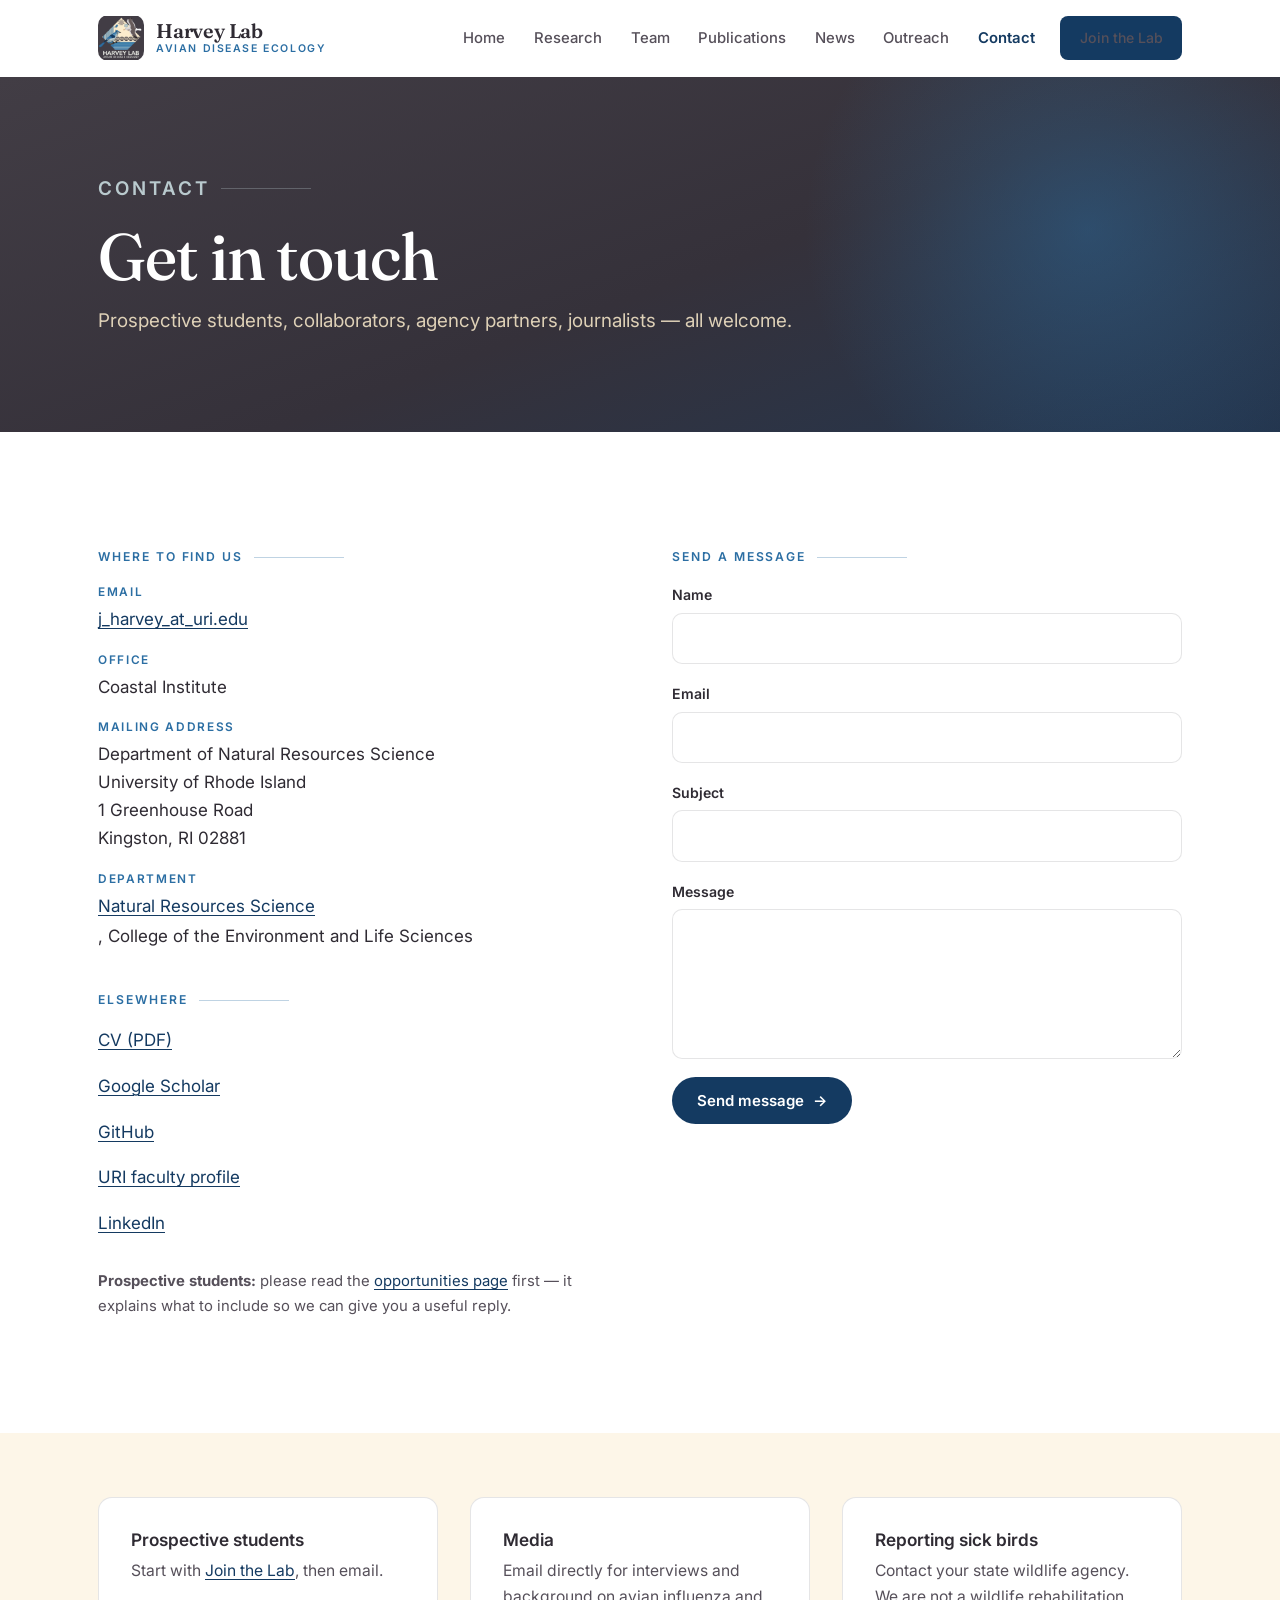
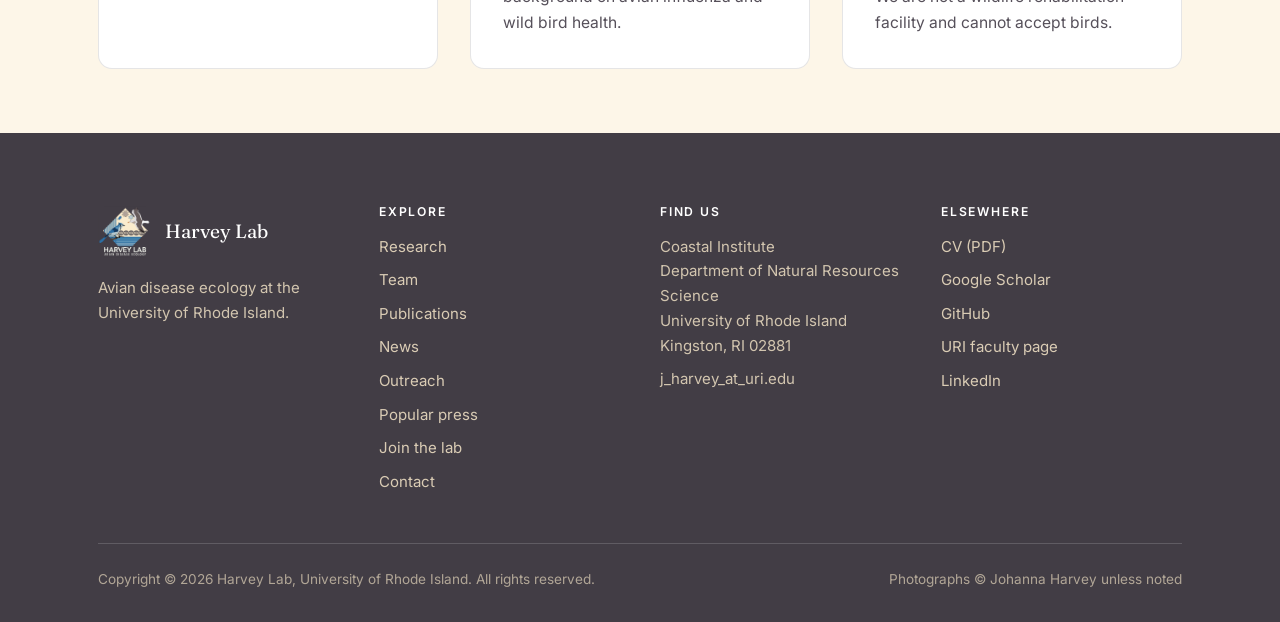
==== contact.html @ 435032f9 "Add files via upload Initial site build" ====
<!DOCTYPE html>
<html lang="en">
<head>
<meta charset="utf-8">
<meta name="viewport" content="width=device-width, initial-scale=1">
<title>Contact | Harvey Lab</title>
<meta name="description" content="Contact the Harvey Lab at the University of Rhode Island &mdash; Department of Natural Resources Science, Coastal Institute, Kingston RI.">
<meta property="og:title" content="Contact | Harvey Lab">
<meta property="og:description" content="Contact the Harvey Lab at the University of Rhode Island &mdash; Department of Natural Resources Science, Coastal Institute, Kingston RI.">
<meta property="og:type" content="website">
<meta property="og:image" content="https://www.aviandiseaselab.com/assets/img/logo-512.png">
<link rel="canonical" href="https://www.aviandiseaselab.com/contact">
<meta property="og:url" content="https://www.aviandiseaselab.com/contact">
<meta property="og:site_name" content="Harvey Lab">
<meta name="twitter:card" content="summary_large_image">
<link rel="icon" href="assets/img/logo-512.png">
<link rel="preconnect" href="https://fonts.googleapis.com">
<link rel="preconnect" href="https://fonts.gstatic.com" crossorigin>
<link href="https://fonts.googleapis.com/css2?family=Fraunces:opsz,wght@9..144,400;9..144,500;9..144,600&family=Inter:wght@400;500;600&display=swap" rel="stylesheet">
<link rel="stylesheet" href="assets/css/site.css">
</head>
<body>
<a class="skip-link" href="#main">Skip to content</a>

<!-- ===== HEADER (identical on every page — edit all pages if you change it) ===== -->
<header class="site-header">
  <div class="wrap site-header__inner">
    <a class="brand" href="index.html">
      <img src="assets/img/logo-512.png" alt="Harvey Lab logo">
      <span class="brand__text">
        <span class="brand__name">Harvey Lab</span>
        <span class="brand__sub">Avian Disease Ecology</span>
      </span>
    </a>
    <button class="nav-toggle" type="button" aria-expanded="false" aria-controls="primary-nav" aria-label="Menu"><span></span></button>
    <nav class="nav" id="primary-nav" aria-label="Primary">
      <a href="index.html">Home</a>
      <a href="research.html">Research</a>
      <a href="team.html">Team</a>
      <a href="publications.html">Publications</a>
      <a href="news.html">News</a>
      <a href="outreach.html">Outreach</a>
      <a href="contact.html" class="is-active">Contact</a>
      <a href="join.html" class="btn btn--primary">Join the Lab</a>
    </nav>
  </div>
</header>

<main id="main">
  <section class="page-head">
    <div class="wrap page-head__inner">
      <p class="eyebrow">Contact</p>
      <h1>Get in touch</h1>
      <p>Prospective students, collaborators, agency partners, journalists &mdash; all welcome.</p>
    </div>
  </section>

  <section class="section">
    <div class="wrap">
      <div class="split split--even">
        <div class="stack">
          <p class="eyebrow">Where to find us</p>
          <ul class="contact-list">
            <li><span class="label">Email</span><a class="email" data-u="j_harvey" data-d="uri.edu">j_harvey_at_uri.edu</a></li>
            <li><span class="label">Office</span>Coastal Institute</li>
            <li><span class="label">Mailing address</span>Department of Natural Resources Science<br>University of Rhode Island<br>1 Greenhouse Road<br>Kingston, RI 02881</li>
            <li><span class="label">Department</span><a href="https://web.uri.edu/nrs/" target="_blank" rel="noopener">Natural Resources Science</a>, College of the Environment and Life Sciences</li>
          </ul>

          <p class="eyebrow" style="margin-top:2.5rem">Elsewhere</p>
          <ul class="contact-list">
            <li><a href="assets/files/Harvey_CV.pdf">CV (PDF)</a></li>
          <li><a href="https://scholar.google.com/citations?user=3MKj6IIAAAAJ&amp;hl=en" target="_blank" rel="noopener">Google Scholar</a></li>
            <li><a href="https://github.com/JAHarvey" target="_blank" rel="noopener">GitHub</a></li>
            <li><a href="https://web.uri.edu/nrs/meet/johanna-harvey/" target="_blank" rel="noopener">URI faculty profile</a></li>
            <li><a href="https://www.linkedin.com/in/johanna-harvey-0255771bb/" target="_blank" rel="noopener">LinkedIn</a></li>
          </ul>

          <p class="muted" style="font-size:.93rem;margin-top:2rem"><strong>Prospective students:</strong> please read the <a href="join.html">opportunities page</a> first &mdash; it explains what to include so we can give you a useful reply.</p>
        </div>

        <div>
          <p class="eyebrow">Send a message</p>
          <!-- Netlify Forms: works automatically once deployed to Netlify. No backend needed. -->
          <form name="contact" method="POST" data-netlify="true" netlify-honeypot="bot-field">
            <input type="hidden" name="form-name" value="contact">
            <p class="visually-hidden"><label>Leave this empty: <input name="bot-field"></label></p>
            <div class="form-field">
              <label for="name">Name</label>
              <input id="name" name="name" type="text" required>
            </div>
            <div class="form-field">
              <label for="email">Email</label>
              <input id="email" name="email" type="email" required>
            </div>
            <div class="form-field">
              <label for="subject">Subject</label>
              <input id="subject" name="subject" type="text">
            </div>
            <div class="form-field">
              <label for="message">Message</label>
              <textarea id="message" name="message" required></textarea>
            </div>
            <button class="btn btn--primary" type="submit">Send message <span class="arrow">&rarr;</span></button>
          </form>
        </div>
      </div>
    </div>
  </section>

  <section class="section section--cream section--tight">
    <div class="wrap">
      <div class="grid grid--3">
        <div class="card"><h4>Prospective students</h4><p>Start with <a href="join.html">Join the Lab</a>, then email.</p></div>
        <div class="card"><h4>Media</h4><p>Email directly for interviews and background on avian influenza and wild bird health.</p></div>
        <div class="card"><h4>Reporting sick birds</h4><p>Contact your state wildlife agency. We are not a wildlife rehabilitation facility and cannot accept birds.</p></div>
      </div>
    </div>
  </section>

</main>

<!-- ===== FOOTER (identical on every page) ===== -->
<footer class="site-footer">
  <div class="wrap">
    <div class="footer-grid">
      <div>
        <div class="footer-brand">
          <img src="assets/img/logo-512.png" alt="">
          <span>Harvey Lab</span>
        </div>
        <p style="font-size:.94rem;max-width:30ch">Avian disease ecology at the University of Rhode Island.</p>
      </div>
      <div>
        <h4>Explore</h4>
        <ul>
          <li><a href="research.html">Research</a></li>
          <li><a href="team.html">Team</a></li>
          <li><a href="publications.html">Publications</a></li>
          <li><a href="news.html">News</a></li>
          <li><a href="outreach.html">Outreach</a></li>
          <li><a href="press.html">Popular press</a></li>
          <li><a href="join.html">Join the lab</a></li>
          <li><a href="contact.html">Contact</a></li>
        </ul>
      </div>
      <div>
        <h4>Find us</h4>
        <ul>
          <li>Coastal Institute<br>Department of Natural Resources Science<br>University of Rhode Island<br>Kingston, RI 02881</li>
          <li><a class="email" data-u="j_harvey" data-d="uri.edu">j_harvey_at_uri.edu</a></li>
        </ul>
      </div>
      <div>
        <h4>Elsewhere</h4>
        <ul>
          <li><a href="assets/files/Harvey_CV.pdf">CV (PDF)</a></li>
          <li><a href="https://scholar.google.com/citations?user=3MKj6IIAAAAJ&amp;hl=en" target="_blank" rel="noopener">Google Scholar</a></li>
          <li><a href="https://github.com/JAHarvey" target="_blank" rel="noopener">GitHub</a></li>
          <li><a href="https://web.uri.edu/nrs/meet/johanna-harvey/" target="_blank" rel="noopener">URI faculty page</a></li>
          <li><a href="https://www.linkedin.com/in/johanna-harvey-0255771bb/" target="_blank" rel="noopener">LinkedIn</a></li>
        </ul>
      </div>
    </div>
    <div class="footer-bottom">
      <span>Copyright &copy; <span data-year>2026</span> Harvey Lab, University of Rhode Island. All rights reserved.</span>
      <span>Photographs &copy; Johanna Harvey unless noted</span>
    </div>
  </div>
</footer>

<script src="assets/js/site.js"></script>
</body>
</html>
---- assets/css/site.css ----
/* ============================================================
   Harvey Lab — Avian Disease Ecology
   Design system. Colors sampled from the lab logo.
   ============================================================ */

:root {
  /* Core palette (from logo) */
  --ink:        #2f2b33;   /* deepest text */
  --charcoal:   #423d45;   /* logo background plum-charcoal */
  --charcoal-2: #56505a;
  --cream:      #fbeccd;   /* logo diamond */
  --cream-soft: #fdf6e8;
  --blue:       #2b6ea3;   /* logo jay blue */
  --blue-deep:  #143a61;   /* logo dark stripe */
  --blue-soft:  #578eb1;
  --blue-pale:  #b9cace;
  --paper:      #ffffff;
  --paper-warm: #faf8f4;
  --line:       rgba(47, 43, 51, 0.12);
  --line-light: rgba(255, 255, 255, 0.16);

  /* Type */
  --font-display: "Fraunces", "Iowan Old Style", Georgia, serif;
  --font-body: "Inter", -apple-system, BlinkMacSystemFont, "Segoe UI", Helvetica, Arial, sans-serif;

  /* Layout */
  --wrap: 1180px;
  --wrap-narrow: 760px;
  --gutter: clamp(1.25rem, 4vw, 3rem);
  --radius: 14px;
  --radius-lg: 22px;

  /* Motion */
  --ease: cubic-bezier(0.16, 1, 0.3, 1);
}

/* ---------- Reset ---------- */
*, *::before, *::after { box-sizing: border-box; }
html { -webkit-text-size-adjust: 100%; scroll-behavior: smooth; scroll-padding-top: 90px; }
body {
  margin: 0;
  font-family: var(--font-body);
  font-size: 17px;
  line-height: 1.65;
  color: var(--ink);
  background: var(--paper);
  -webkit-font-smoothing: antialiased;
}
/* height:auto stops width/height attributes from stretching an image */
img { max-width: 100%; height: auto; display: block; }
a { color: var(--blue-deep); text-decoration-thickness: 1px; text-underline-offset: 3px; }
a:hover { color: var(--blue); }
h1, h2, h3, h4 {
  font-family: var(--font-display);
  font-weight: 500;
  line-height: 1.12;
  letter-spacing: -0.015em;
  margin: 0 0 0.5em;
  text-wrap: balance;
}
h1 { font-size: clamp(2.4rem, 5.6vw, 4.1rem); }
h2 { font-size: clamp(1.85rem, 3.6vw, 2.8rem); }
h3 { font-size: clamp(1.25rem, 2vw, 1.55rem); }
h4 { font-size: 1.08rem; font-family: var(--font-body); font-weight: 600; letter-spacing: 0; }
p  { margin: 0 0 1.15em; }
p:last-child { margin-bottom: 0; }

/* ---------- Utilities ---------- */
.wrap { width: 100%; max-width: var(--wrap); margin-inline: auto; padding-inline: var(--gutter); }
.wrap-narrow { max-width: var(--wrap-narrow); }
.section { padding-block: clamp(4rem, 9vw, 7.5rem); }
.section--tight { padding-block: clamp(2.75rem, 5vw, 4.25rem); }
.section--cream { background: var(--cream-soft); }
.section--paper { background: var(--paper-warm); }
.section--dark { background: var(--charcoal); color: var(--cream-soft); }
.section--dark h1, .section--dark h2, .section--dark h3 { color: #fff; }
.section--dark a { color: var(--cream); }

.eyebrow {
  font-family: var(--font-body);
  font-size: 0.76rem;
  font-weight: 600;
  letter-spacing: 0.16em;
  text-transform: uppercase;
  color: var(--blue);
  margin: 0 0 1rem;
  display: flex;
  align-items: center;
  gap: 0.7rem;
}
.eyebrow::after { content: ""; flex: 1; height: 1px; background: currentColor; opacity: 0.3; max-width: 90px; }
.section--dark .eyebrow { color: var(--blue-pale); }

/* Logo mark sitting in the empty left column of a .split section */
.section-mark {
  width: 100%;
  margin-top: 1.5rem;
}
/* gives the logo column more room than a standard .split */
@media (min-width: 900px) {
  .split--mark { grid-template-columns: 1.25fr 1fr; }
}
@media (max-width: 899px) {
  .section-mark { width: min(80%, 360px); margin-top: 1.5rem; }
}

.lede { font-size: clamp(1.1rem, 1.7vw, 1.32rem); line-height: 1.6; color: var(--charcoal-2); }
.section--dark .lede { color: rgba(251, 236, 205, 0.86); }
.muted { color: var(--charcoal-2); }
.center { text-align: center; }
.stack > * + * { margin-top: 1.15rem; }

.btn {
  display: inline-flex; align-items: center; gap: 0.55rem;
  font-family: var(--font-body); font-size: 0.94rem; font-weight: 600;
  padding: 0.82rem 1.5rem; border-radius: 999px;
  text-decoration: none; border: 1.5px solid transparent;
  transition: transform 0.25s var(--ease), background 0.25s, color 0.25s, border-color 0.25s;
}
.btn:hover { transform: translateY(-2px); }
.btn--primary { background: var(--blue-deep); color: #fff; }
.btn--primary:hover { background: var(--blue); color: #fff; }
.btn--ghost { border-color: var(--line); color: var(--ink); background: transparent; }
.btn--ghost:hover { border-color: var(--blue); color: var(--blue-deep); }
.btn--light { background: var(--cream); color: var(--charcoal); }
.btn--light:hover { background: #fff; color: var(--charcoal); }
.btn--outline-light { border-color: var(--line-light); color: var(--cream-soft); }
.btn--outline-light:hover { border-color: var(--cream); color: #fff; }
.btn .arrow { transition: transform 0.25s var(--ease); }
.btn:hover .arrow { transform: translateX(3px); }

.link-arrow {
  display: inline-flex; align-items: center; gap: 0.4rem;
  font-weight: 600; font-size: 0.95rem; text-decoration: none;
  color: var(--blue-deep); border-bottom: 1.5px solid rgba(20, 58, 97, 0.25);
  padding-bottom: 2px; transition: border-color 0.25s, gap 0.25s var(--ease);
}
.link-arrow:hover { border-color: var(--blue); gap: 0.65rem; }

/* ---------- Header ---------- */
.site-header {
  position: sticky; top: 0; z-index: 100;
  background: rgba(255, 255, 255, 0.86);
  backdrop-filter: saturate(160%) blur(14px);
  -webkit-backdrop-filter: saturate(160%) blur(14px);
  border-bottom: 1px solid transparent;
  transition: border-color 0.3s, box-shadow 0.3s;
}
.site-header.is-stuck { border-bottom-color: var(--line); box-shadow: 0 6px 26px -20px rgba(0,0,0,0.5); }
.site-header__inner {
  display: flex; align-items: center; justify-content: space-between;
  gap: 1.5rem; min-height: 76px;
}
.brand { display: flex; align-items: center; gap: 0.75rem; text-decoration: none; color: var(--ink); }
.brand img { width: 46px; height: 46px; border-radius: 10px; object-fit: contain; }
.brand__text { display: flex; flex-direction: column; line-height: 1.1; }
.brand__name { font-family: var(--font-display); font-size: 1.24rem; font-weight: 600; letter-spacing: -0.01em; }
.brand__sub { font-size: 0.66rem; letter-spacing: 0.15em; text-transform: uppercase; color: var(--blue); font-weight: 600; }

.nav { display: flex; align-items: center; gap: 0.35rem; }
.nav a {
  font-size: 0.93rem; font-weight: 500; text-decoration: none; color: var(--charcoal-2);
  padding: 0.5rem 0.72rem; border-radius: 8px; transition: color 0.2s, background 0.2s;
}
.nav a:hover { color: var(--ink); background: rgba(43, 110, 163, 0.08); }
.nav a.is-active { color: var(--blue-deep); font-weight: 600; }
.nav .btn { margin-left: 0.5rem; padding: 0.6rem 1.15rem; font-size: 0.88rem; }

.nav-toggle {
  display: none; background: none; border: 1px solid var(--line);
  width: 44px; height: 44px; border-radius: 10px; cursor: pointer;
  align-items: center; justify-content: center; padding: 0;
}
.nav-toggle span, .nav-toggle span::before, .nav-toggle span::after {
  content: ""; display: block; width: 19px; height: 1.8px; background: var(--ink);
  border-radius: 2px; transition: transform 0.3s var(--ease), opacity 0.2s;
}
.nav-toggle span::before { transform: translateY(-6px); }
.nav-toggle span::after  { transform: translateY(4.2px); }
.nav-toggle[aria-expanded="true"] span { background: transparent; }
.nav-toggle[aria-expanded="true"] span::before { transform: rotate(45deg); }
.nav-toggle[aria-expanded="true"] span::after  { transform: rotate(-45deg) translateY(0); }

@media (max-width: 940px) {
  .nav-toggle { display: inline-flex; }
  .nav {
    position: fixed; inset: 76px 0 auto 0;
    flex-direction: column; align-items: stretch; gap: 0;
    background: var(--paper); border-bottom: 1px solid var(--line);
    padding: 0.75rem var(--gutter) 1.5rem;
    transform: translateY(-8px); opacity: 0; pointer-events: none;
    transition: opacity 0.25s, transform 0.25s var(--ease);
    max-height: calc(100vh - 76px); overflow-y: auto;
  }
  .nav.is-open { opacity: 1; transform: none; pointer-events: auto; }
  .nav a { padding: 0.85rem 0.25rem; border-bottom: 1px solid var(--line); border-radius: 0; font-size: 1.02rem; }
  .nav .btn { margin: 1rem 0 0; justify-content: center; border-bottom: none; }
}

/* ---------- Hero ---------- */
.hero {
  position: relative; isolation: isolate;
  min-height: clamp(520px, 82vh, 780px);
  display: flex; align-items: flex-end;
  background: linear-gradient(150deg, var(--blue-deep) 0%, #1d5583 42%, var(--charcoal) 100%);
  color: #fff; overflow: hidden;
}
/* Drop a photo at assets/img/hero.jpg and it becomes the background automatically. */
.hero__media {
  position: absolute; inset: 0; z-index: -2;
  background-image: url("../img/hero.jpg");
  background-size: cover; background-position: center 45%;
}
.hero::after {
  content: ""; position: absolute; inset: 0; z-index: -1;
  background:
    radial-gradient(125% 95% at 12% 100%, rgba(20, 58, 97, 0.88) 0%, rgba(20, 58, 97, 0.30) 58%, transparent 82%),
    linear-gradient(to top, rgba(35, 32, 38, 0.86) 0%, rgba(35, 32, 38, 0.30) 48%, rgba(35, 32, 38, 0.06) 100%);
}
.hero__inner { padding-block: clamp(3rem, 8vw, 6rem); width: 100%; }
.hero h1 { color: #fff; max-width: 16ch; margin-bottom: 1.1rem; }
.hero__rotator {
  display: block; min-height: 1.15em;
}
.hero__rotator span {
  display: inline-block;
  animation: heroIn 0.7s var(--ease) both;
}
@keyframes heroIn { from { opacity: 0; transform: translateY(0.35em); } to { opacity: 1; transform: none; } }
.hero p { color: rgba(255,255,255,0.9); max-width: 54ch; font-size: clamp(1.05rem, 1.6vw, 1.22rem); }
.hero__actions { display: flex; flex-wrap: wrap; gap: 0.8rem; margin-top: 2rem; }
.hero__scroll {
  position: absolute; right: var(--gutter); bottom: 2.2rem;
  font-size: 0.72rem; letter-spacing: 0.18em; text-transform: uppercase;
  color: rgba(255,255,255,0.65); writing-mode: vertical-rl; text-decoration: none;
}
@media (max-width: 700px) { .hero__scroll { display: none; } }

/* Page header (interior pages) */
.page-head {
  background: linear-gradient(160deg, var(--charcoal) 0%, #35313a 55%, var(--blue-deep) 140%);
  color: #fff; padding-block: clamp(3.5rem, 8vw, 6rem);
  position: relative; overflow: hidden;
}
.page-head::before {
  content: ""; position: absolute; right: -8%; top: -40%;
  width: 46vw; height: 46vw; border-radius: 50%;
  background: radial-gradient(circle, rgba(43,110,163,0.45) 0%, transparent 68%);
}
.page-head__inner { position: relative; }
.page-head h1 { color: #fff; margin-bottom: 0.7rem; }
.page-head p { color: rgba(251, 236, 205, 0.85); max-width: 62ch; font-size: clamp(1.02rem, 1.5vw, 1.18rem); }
.page-head .eyebrow { color: var(--blue-pale); }

/* ---------- Grids & cards ---------- */
.grid { display: grid; gap: clamp(1.25rem, 2.5vw, 2rem); }
.grid--2 { grid-template-columns: repeat(auto-fit, minmax(300px, 1fr)); }
.grid--3 { grid-template-columns: repeat(auto-fit, minmax(280px, 1fr)); }
.grid--4 { grid-template-columns: repeat(auto-fit, minmax(215px, 1fr)); }

.split { display: grid; gap: clamp(2rem, 5vw, 4.5rem); align-items: start; }
@media (min-width: 900px) { .split { grid-template-columns: 0.85fr 1.15fr; } .split--even { grid-template-columns: 1fr 1fr; } }

.card {
  background: var(--paper); border: 1px solid var(--line); border-radius: var(--radius);
  padding: clamp(1.4rem, 2.5vw, 2rem);
  transition: transform 0.3s var(--ease), box-shadow 0.3s, border-color 0.3s;
}
.card--link:hover { transform: translateY(-4px); box-shadow: 0 20px 44px -30px rgba(20, 58, 97, 0.55); border-color: rgba(43,110,163,0.4); }
.card h3 { margin-bottom: 0.45rem; }
.card p { font-size: 0.98rem; color: var(--charcoal-2); }
.card__num {
  font-family: var(--font-display); font-size: 0.9rem; color: var(--blue);
  display: block; margin-bottom: 0.9rem; letter-spacing: 0.08em;
}
.card--dark { background: rgba(255,255,255,0.05); border-color: var(--line-light); }
.card--dark p { color: rgba(251, 236, 205, 0.8); }

/* Research theme card with image slot */
.theme {
  display: flex; flex-direction: column; overflow: hidden;
  border-radius: var(--radius-lg); border: 1px solid var(--line); background: var(--paper);
  transition: transform 0.3s var(--ease), box-shadow 0.3s;
}
.theme:hover { transform: translateY(-4px); box-shadow: 0 26px 50px -34px rgba(20,58,97,0.6); }
.theme__img {
  aspect-ratio: 16 / 10; background-size: cover; background-position: center;
  background-color: var(--blue-pale);
  background-image: linear-gradient(135deg, var(--blue-deep), var(--blue-soft));
  position: relative;
}
/* keeps the corner label readable over a photo */
.theme__img::after {
  content: ""; position: absolute; inset: auto 0 0 0; height: 50%;
  background: linear-gradient(to top, rgba(28, 26, 31, 0.62), transparent);
}
.theme__img span {
  position: absolute; left: 1rem; bottom: 1rem; z-index: 1;
  font-size: 0.68rem; letter-spacing: 0.14em; text-transform: uppercase;
  color: rgba(255,255,255,0.9); text-shadow: 0 1px 3px rgba(0,0,0,0.4);
}
.theme__body { padding: clamp(1.35rem, 2.2vw, 1.9rem); flex: 1; display: flex; flex-direction: column; }
.theme__body p { font-size: 0.98rem; color: var(--charcoal-2); flex: 1; }
.theme__body .link-arrow { margin-top: 1.2rem; align-self: flex-start; }

/* Stat strip */
.stats { display: grid; grid-template-columns: repeat(auto-fit, minmax(180px, 1fr)); gap: 1.5rem; }
.stat__num {
  font-family: var(--font-display); font-size: clamp(2.4rem, 5vw, 3.4rem);
  line-height: 1; color: var(--cream); display: block; margin-bottom: 0.4rem;
}
.stat__label { font-size: 0.9rem; color: rgba(251,236,205,0.78); }

/* Journal cover / portrait artwork panel — for tall images that would be
   destroyed by a landscape crop. Shows the full image, never crops it. */
.cover-panel {
  margin: 0; display: grid; gap: 1.1rem; justify-items: center;
  background: linear-gradient(155deg, #ffffff 0%, #f3f6f8 55%, #e9eef1 100%);
  border: 1px solid var(--line); border-radius: var(--radius-lg);
  padding: clamp(1.5rem, 3.5vw, 2.75rem);
}
.cover-panel a { display: block; line-height: 0; transition: transform 0.35s var(--ease); }
.cover-panel a:hover { transform: translateY(-4px); }
.cover-panel img {
  max-height: 540px; width: auto; height: auto; max-width: 100%; border-radius: 4px;
  box-shadow: 0 26px 52px -26px rgba(20, 58, 97, 0.6), 0 2px 6px rgba(0, 0, 0, 0.12);
}
.cover-panel figcaption {
  font-size: 0.78rem; letter-spacing: 0.12em; text-transform: uppercase;
  color: var(--charcoal-2); text-align: center; line-height: 1.6;
}
.section--dark .cover-panel {
  background: rgba(255, 255, 255, 0.06); border-color: var(--line-light);
}
.section--dark .cover-panel figcaption { color: rgba(251, 236, 205, 0.75); }

/* Wide variant — for landscape figures and graphical abstracts */
.cover-panel--wide { padding: clamp(1rem, 2vw, 1.75rem); }
.cover-panel--wide a { width: 100%; }
.cover-panel--wide img { max-height: none; width: 100%; height: auto; border-radius: 6px; }
.cover-panel--wide figcaption { max-width: 74ch; text-transform: none; letter-spacing: 0; font-size: 0.92rem; }
.cover-panel--wide .credit {
  display: block; margin-top: 0.5rem; font-size: 0.82rem;
  letter-spacing: 0.06em; text-transform: uppercase; color: var(--charcoal-2);
}

/* Highlighted publication callout */
.pub-highlight {
  border-left: 3px solid var(--blue); background: rgba(43, 110, 163, 0.05);
  border-radius: 0 var(--radius) var(--radius) 0;
  padding: 1.1rem 1.35rem; margin-top: 1.5rem;
}
.pub-highlight .label {
  font-size: 0.72rem; letter-spacing: 0.14em; text-transform: uppercase;
  color: var(--blue); font-weight: 600; display: block; margin-bottom: 0.5rem;
}
.pub-highlight p { font-size: 0.94rem; line-height: 1.55; color: var(--charcoal-2); }
.section--dark .pub-highlight {
  border-left-color: var(--blue-pale); background: rgba(255, 255, 255, 0.06);
}

/* Feature block with image */
.feature__img {
  border-radius: var(--radius-lg); aspect-ratio: 4 / 3; overflow: hidden;
  background: linear-gradient(150deg, var(--blue-deep), var(--blue-soft) 60%, var(--cream));
  background-size: cover; background-position: center;
}

/* ---------- Team ---------- */
.person { text-align: left; }
.person__photo {
  aspect-ratio: 1 / 1; border-radius: var(--radius-lg); overflow: hidden;
  background: linear-gradient(150deg, var(--blue-pale), var(--cream));
  background-size: cover; background-position: center top;
  margin-bottom: 1rem; position: relative;
}
.person__photo::after {
  content: attr(data-initials);
  position: absolute; inset: 0; display: grid; place-items: center;
  font-family: var(--font-display); font-size: 2.6rem; color: rgba(20,58,97,0.35);
}
.person__photo[style*="url"]::after,
.person__photo.has-photo::after { content: none; }
.person__pronouns { font-size: .8rem; color: var(--charcoal-2); font-weight: 400; }
/* Obfuscated email links — href is added by site.js at runtime */
a.email { cursor: pointer; color: var(--blue-deep); text-decoration: underline;
  text-decoration-thickness: 1px; text-underline-offset: 3px; word-break: break-word; }
a.email:hover { color: var(--blue); }
.site-footer a.email, .section--dark a.email, .cta a.email { color: inherit; }
a.email.btn { text-decoration: none; }
.person__joined { font-size: .84rem; color: var(--charcoal-2); margin: .5rem 0 0; }
.person__name { font-family: var(--font-display); font-size: 1.2rem; margin: 0 0 0.15rem; }
.person__role { font-size: 0.86rem; color: var(--blue); font-weight: 600; letter-spacing: 0.03em; margin: 0 0 0.6rem; }
.person p { font-size: 0.95rem; color: var(--charcoal-2); }
.person__links { display: flex; gap: 0.75rem; margin-top: 0.75rem; font-size: 0.85rem; }

.pi-card { display: grid; gap: clamp(1.75rem, 4vw, 3rem); align-items: start; }
@media (min-width: 820px) { .pi-card { grid-template-columns: 300px 1fr; } }
.pi-card .person__photo { margin-bottom: 0; }

.slot {
  border: 1.5px dashed rgba(43,110,163,0.4); border-radius: var(--radius);
  padding: 1.5rem; background: rgba(43,110,163,0.04); color: var(--charcoal-2);
  font-size: 0.94rem;
}
.slot strong { color: var(--blue-deep); display: block; margin-bottom: 0.3rem; font-size: 1rem; }

/* ---------- Publications ---------- */
.pub-controls {
  display: flex; flex-wrap: wrap; gap: 0.9rem; align-items: center;
  margin-bottom: 2.25rem; padding-bottom: 1.5rem; border-bottom: 1px solid var(--line);
}
.pub-search {
  flex: 1 1 260px; min-width: 220px;
  padding: 0.72rem 1rem; border: 1px solid var(--line); border-radius: 999px;
  font: inherit; font-size: 0.95rem; background: var(--paper);
}
.pub-search:focus { outline: 2px solid rgba(43,110,163,0.35); outline-offset: 1px; border-color: var(--blue); }
.chips { display: flex; flex-wrap: wrap; gap: 0.4rem; }
.chip {
  font: inherit; font-size: 0.84rem; font-weight: 500; cursor: pointer;
  padding: 0.45rem 0.95rem; border-radius: 999px;
  border: 1px solid var(--line); background: transparent; color: var(--charcoal-2);
  transition: all 0.2s;
}
.chip:hover { border-color: var(--blue); color: var(--blue-deep); }
.chip.is-active { background: var(--blue-deep); border-color: var(--blue-deep); color: #fff; }

.pub-year {
  font-family: var(--font-display); font-size: 1.6rem; color: var(--blue-deep);
  margin: 2.5rem 0 1rem; padding-bottom: 0.4rem; border-bottom: 2px solid var(--cream);
}
.pub-year:first-of-type { margin-top: 0; }
.pub {
  padding: 1.15rem 0; border-bottom: 1px solid var(--line);
  display: grid; gap: 0.3rem;
}
.pub__title { font-size: 1.04rem; font-weight: 600; line-height: 1.4; margin: 0; }
.pub__title a { text-decoration: none; }
.pub__title a:hover { text-decoration: underline; }
.pub__authors { font-size: 0.92rem; color: var(--charcoal-2); }
.pub__authors .me { color: var(--ink); font-weight: 600; }
.pub__meta { font-size: 0.88rem; color: var(--blue); display: flex; flex-wrap: wrap; gap: 0.65rem; align-items: center; }
.pub__journal { font-style: italic; }
.pub__tag {
  font-size: 0.7rem; letter-spacing: 0.08em; text-transform: uppercase; font-weight: 600;
  background: var(--cream); color: var(--charcoal); padding: 0.2rem 0.55rem; border-radius: 4px;
}
.pub__empty { padding: 2.5rem 0; color: var(--charcoal-2); }

/* ---------- News ---------- */
.news-item {
  display: grid; gap: 0.5rem 2rem; padding: 1.75rem 0; border-bottom: 1px solid var(--line);
}
@media (min-width: 760px) { .news-item { grid-template-columns: 150px 1fr; } }
.news-item__date {
  font-size: 0.8rem; letter-spacing: 0.12em; text-transform: uppercase;
  color: var(--blue); font-weight: 600; padding-top: 0.35rem;
}
.news-item h3 { font-size: 1.28rem; margin-bottom: 0.35rem; }
.news-item p { font-size: 0.98rem; color: var(--charcoal-2); }

/* ---------- Quote ---------- */
.quote { max-width: 760px; margin-inline: auto; text-align: center; }
.quote blockquote {
  margin: 0 0 1.25rem; font-family: var(--font-display); font-weight: 400;
  font-size: clamp(1.35rem, 2.8vw, 1.95rem); line-height: 1.35; color: var(--ink);
}
.section--dark .quote blockquote { color: var(--cream-soft); }
.quote cite { font-style: normal; font-size: 0.88rem; letter-spacing: 0.1em; text-transform: uppercase; color: var(--blue); }
.section--dark .quote cite { color: var(--blue-pale); }

/* ---------- Callout / CTA ---------- */
.cta {
  border-radius: var(--radius-lg); padding: clamp(2.25rem, 5vw, 4rem);
  background: linear-gradient(140deg, var(--blue-deep) 0%, #23608e 60%, var(--charcoal) 100%);
  color: #fff; text-align: center;
}
.cta h2 { color: #fff; }
.cta p { color: rgba(255,255,255,0.86); max-width: 56ch; margin-inline: auto; }
.cta__actions { display: flex; flex-wrap: wrap; gap: 0.8rem; justify-content: center; margin-top: 1.9rem; }

/* ---------- Contact ---------- */
.contact-list { list-style: none; padding: 0; margin: 0; display: grid; gap: 1.1rem; }
.contact-list li { display: grid; gap: 0.15rem; }
.contact-list dt, .contact-list .label {
  font-size: 0.74rem; letter-spacing: 0.14em; text-transform: uppercase;
  color: var(--blue); font-weight: 600;
}
.form-field { display: grid; gap: 0.4rem; margin-bottom: 1.1rem; }
.form-field label { font-size: 0.88rem; font-weight: 600; }
.form-field input, .form-field textarea {
  font: inherit; font-size: 0.97rem; padding: 0.75rem 0.95rem;
  border: 1px solid var(--line); border-radius: 10px; background: var(--paper);
}
.form-field input:focus, .form-field textarea:focus {
  outline: 2px solid rgba(43,110,163,0.3); outline-offset: 1px; border-color: var(--blue);
}
.form-field textarea { min-height: 150px; resize: vertical; }

/* ---------- Footer ---------- */
.site-footer { background: var(--charcoal); color: rgba(251, 236, 205, 0.78); padding-block: clamp(3rem, 6vw, 4.5rem) 2rem; }
.site-footer h4 { color: #fff; font-size: 0.76rem; letter-spacing: 0.15em; text-transform: uppercase; margin-bottom: 1rem; }
.site-footer a { color: rgba(251, 236, 205, 0.82); text-decoration: none; }
.site-footer a:hover { color: #fff; text-decoration: underline; }
.footer-grid { display: grid; gap: 2.5rem; grid-template-columns: repeat(auto-fit, minmax(190px, 1fr)); }
.footer-grid ul { list-style: none; margin: 0; padding: 0; display: grid; gap: 0.55rem; font-size: 0.94rem; }
.footer-brand { display: flex; align-items: center; gap: 0.8rem; margin-bottom: 1.1rem; }
.footer-brand img { width: 54px; height: 54px; border-radius: 12px; object-fit: contain; }
.footer-brand span { font-family: var(--font-display); font-size: 1.2rem; color: #fff; }
.footer-bottom {
  margin-top: 3rem; padding-top: 1.5rem; border-top: 1px solid var(--line-light);
  display: flex; flex-wrap: wrap; gap: 1rem; justify-content: space-between;
  font-size: 0.85rem; color: rgba(251, 236, 205, 0.6);
}

/* ---------- Reveal on scroll ---------- */
.reveal { opacity: 0; transform: translateY(18px); transition: opacity 0.7s var(--ease), transform 0.7s var(--ease); }
.reveal.is-visible { opacity: 1; transform: none; }

@media (prefers-reduced-motion: reduce) {
  html { scroll-behavior: auto; }
  *, *::before, *::after { animation-duration: 0.01ms !important; transition-duration: 0.01ms !important; }
  .reveal { opacity: 1; transform: none; }
}

/* ---------- Print / a11y ---------- */
:focus-visible { outline: 2px solid var(--blue); outline-offset: 2px; border-radius: 4px; }
.skip-link {
  position: absolute; left: -9999px; top: 0; background: var(--blue-deep); color: #fff;
  padding: 0.75rem 1.25rem; z-index: 200; border-radius: 0 0 8px 0;
}
.skip-link:focus { left: 0; }
.visually-hidden {
  position: absolute; width: 1px; height: 1px; padding: 0; margin: -1px;
  overflow: hidden; clip: rect(0 0 0 0); white-space: nowrap; border: 0;
}
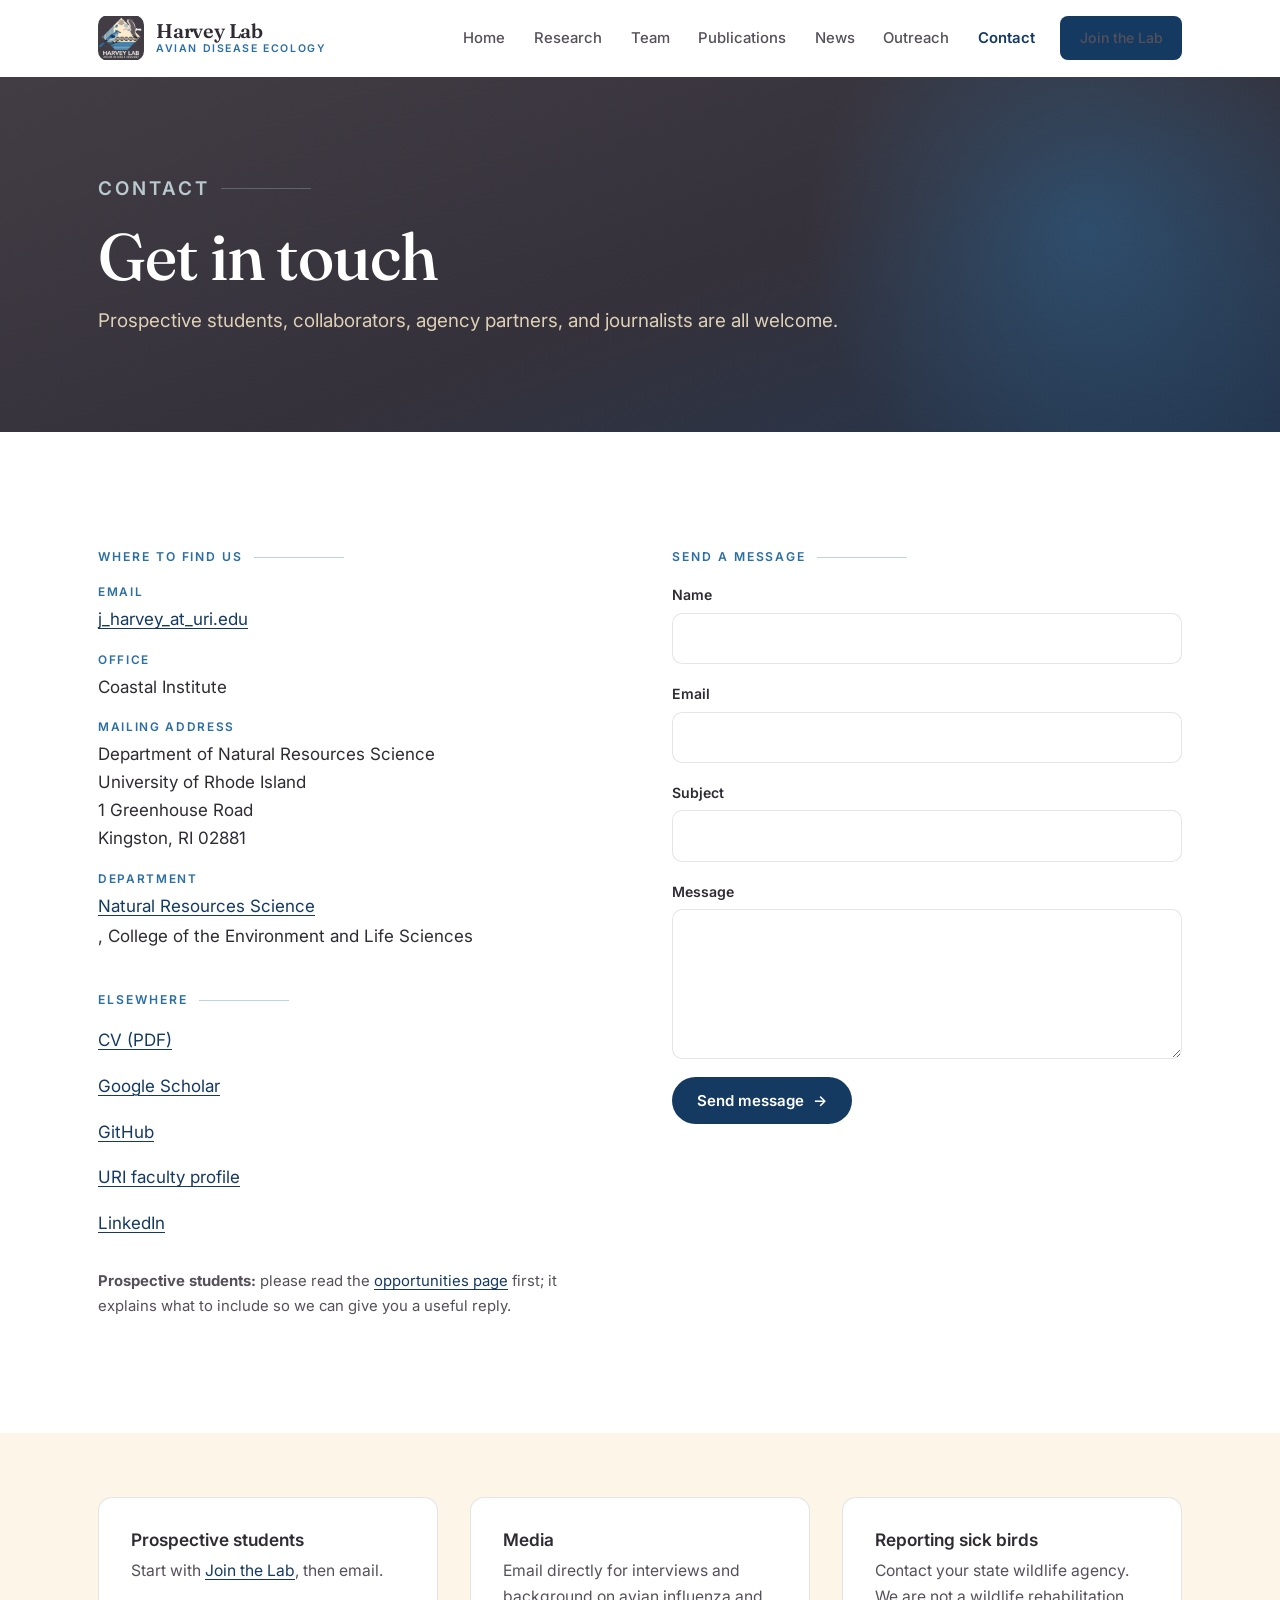
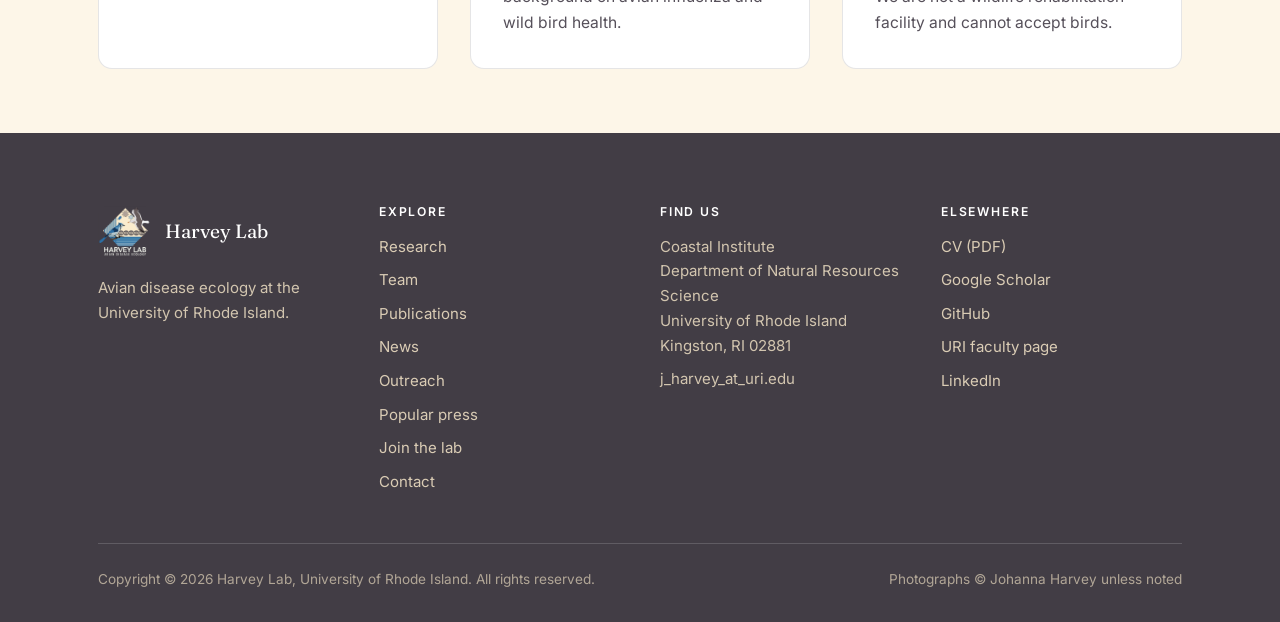
==== commit 55d5a62b: "Add files via upload update text" ====
--- a/contact.html
+++ b/contact.html
@@ -4,13 +4,13 @@
 <meta charset="utf-8">
 <meta name="viewport" content="width=device-width, initial-scale=1">
 <title>Contact | Harvey Lab</title>
-<meta name="description" content="Contact the Harvey Lab at the University of Rhode Island &mdash; Department of Natural Resources Science, Coastal Institute, Kingston RI.">
+<meta name="description" content="Contact the Harvey Lab at the University of Rhode Island: Department of Natural Resources Science, Coastal Institute, Kingston RI.">
 <meta property="og:title" content="Contact | Harvey Lab">
-<meta property="og:description" content="Contact the Harvey Lab at the University of Rhode Island &mdash; Department of Natural Resources Science, Coastal Institute, Kingston RI.">
+<meta property="og:description" content="Contact the Harvey Lab at the University of Rhode Island: Department of Natural Resources Science, Coastal Institute, Kingston RI.">
 <meta property="og:type" content="website">
-<meta property="og:image" content="https://www.aviandiseaselab.com/assets/img/logo-512.png">
-<link rel="canonical" href="https://www.aviandiseaselab.com/contact">
-<meta property="og:url" content="https://www.aviandiseaselab.com/contact">
+<meta property="og:image" content="https://aviandiseaselab.com/assets/img/logo-512.png">
+<link rel="canonical" href="https://aviandiseaselab.com/contact">
+<meta property="og:url" content="https://aviandiseaselab.com/contact">
 <meta property="og:site_name" content="Harvey Lab">
 <meta name="twitter:card" content="summary_large_image">
 <link rel="icon" href="assets/img/logo-512.png">
@@ -22,7 +22,7 @@
 <body>
 <a class="skip-link" href="#main">Skip to content</a>
 
-<!-- ===== HEADER (identical on every page — edit all pages if you change it) ===== -->
+<!-- ===== HEADER (identical on every page; edit all pages if you change it) ===== -->
 <header class="site-header">
   <div class="wrap site-header__inner">
     <a class="brand" href="index.html">
@@ -51,7 +51,7 @@
     <div class="wrap page-head__inner">
       <p class="eyebrow">Contact</p>
       <h1>Get in touch</h1>
-      <p>Prospective students, collaborators, agency partners, journalists &mdash; all welcome.</p>
+      <p>Prospective students, collaborators, agency partners, and journalists are all welcome.</p>
     </div>
   </section>
 
@@ -76,7 +76,7 @@
             <li><a href="https://www.linkedin.com/in/johanna-harvey-0255771bb/" target="_blank" rel="noopener">LinkedIn</a></li>
           </ul>
 
-          <p class="muted" style="font-size:.93rem;margin-top:2rem"><strong>Prospective students:</strong> please read the <a href="join.html">opportunities page</a> first &mdash; it explains what to include so we can give you a useful reply.</p>
+          <p class="muted" style="font-size:.93rem;margin-top:2rem"><strong>Prospective students:</strong> please read the <a href="join.html">opportunities page</a> first; it explains what to include so we can give you a useful reply.</p>
         </div>
 
         <div>
